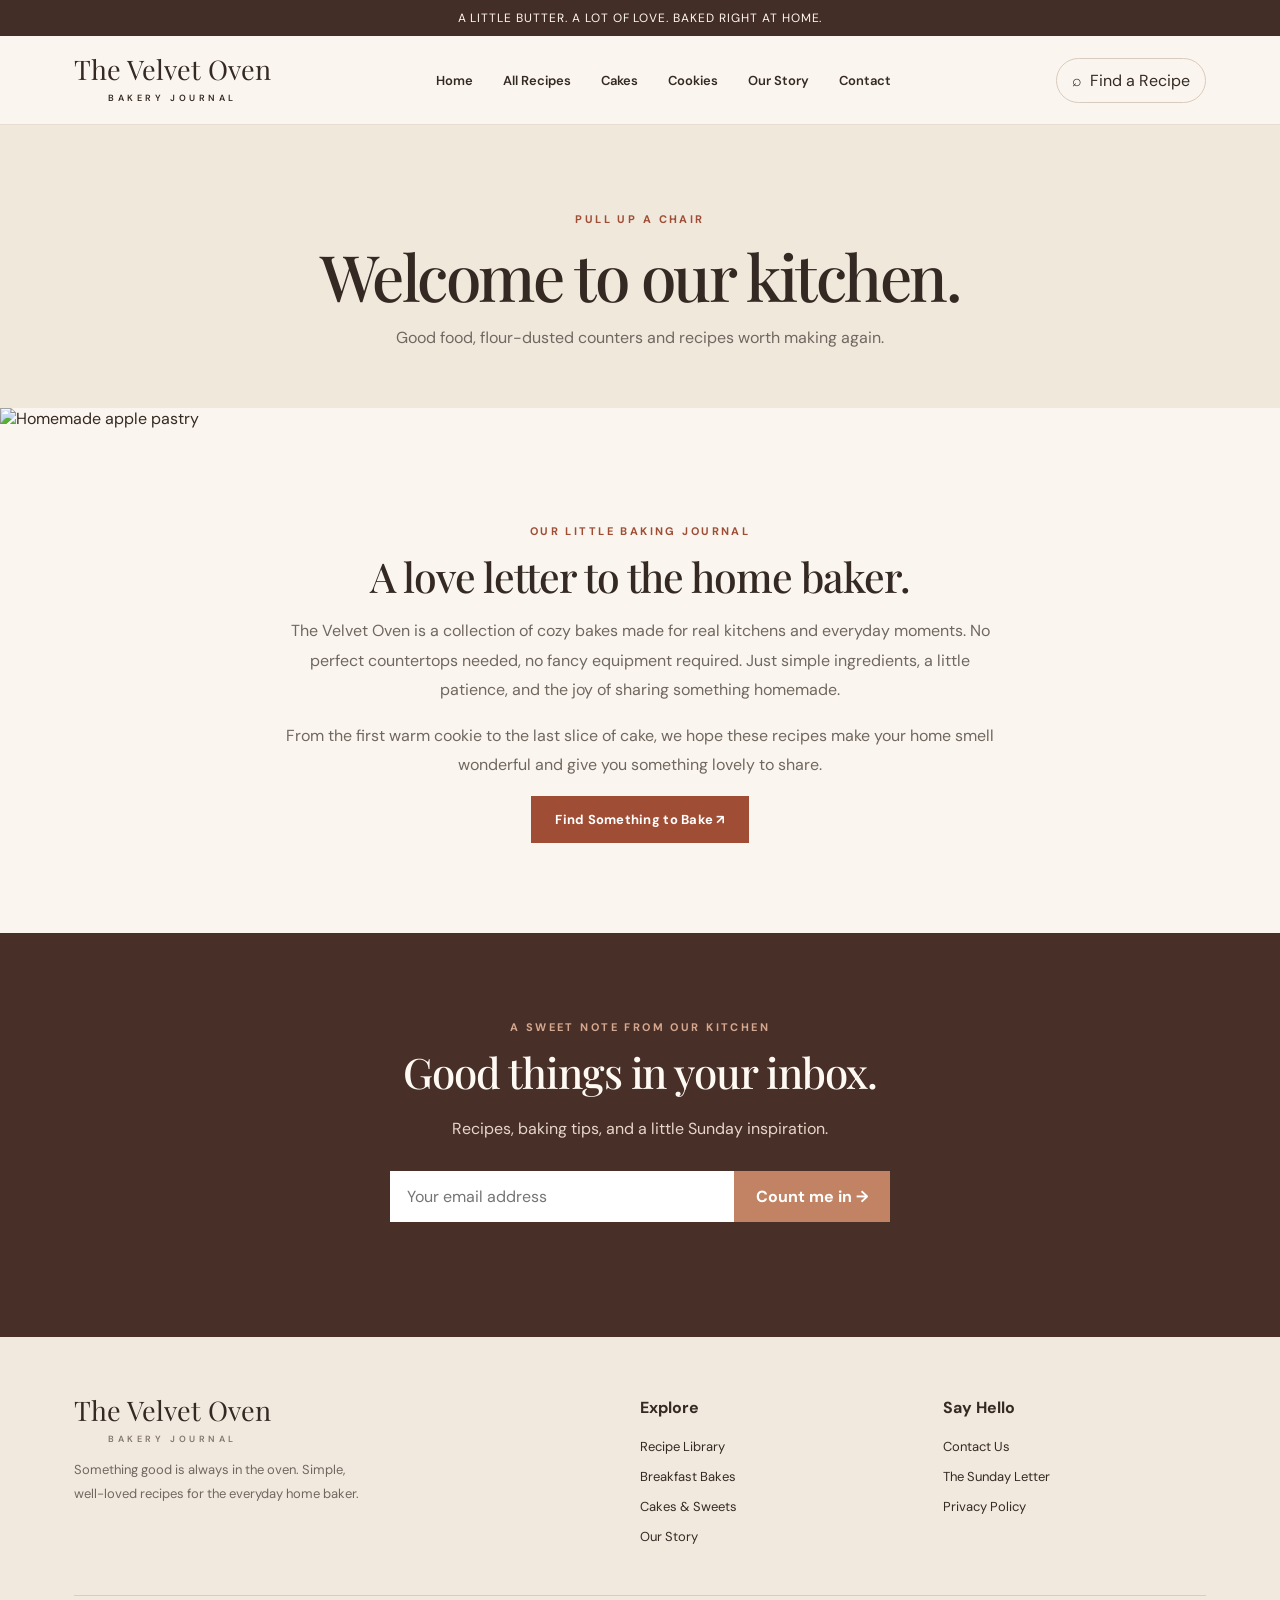
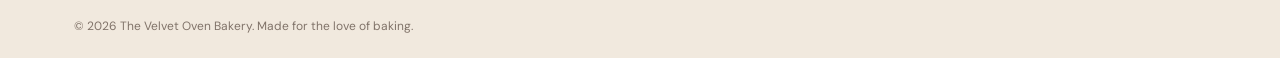
==== about.html @ 1792dde1 "Add files via upload" ====
<!doctype html><html lang="en"><head><meta charset="UTF-8"><meta name="viewport" content="width=device-width,initial-scale=1"><meta name="theme-color" content="#faf6ef"><meta name="description" content="The Velvet Oven Bakery: cozy homemade cakes, cookies, breakfast bakes and step-by-step recipes for every kitchen."><title>Our Story | The Velvet Oven Bakery</title><link rel="stylesheet" href="style.css"></head><body><div id="app"></div><script src="data.js"></script><script src="app.js"></script></body></html>
---- style.css ----
@import url('https://fonts.googleapis.com/css2?family=DM+Sans:wght@400;500;600;700&family=Playfair+Display:wght@400;500;600;700&display=swap');
:root{--ink:#352923;--cream:#faf6ef;--beige:#f0e7db;--rust:#9f4d34;--muted:#716761;--white:#fffdf9}*{box-sizing:border-box}html{scroll-behavior:smooth}body{margin:0;background:var(--cream);color:var(--ink);font-family:'DM Sans',sans-serif}a{color:inherit;text-decoration:none}button,input{font:inherit}button{cursor:pointer}.wrap{max-width:1180px;padding:0 24px;margin:auto}.announcement{text-align:center;background:#422d27;color:#fff8ee;font-size:12px;letter-spacing:.08em;padding:10px}.nav{background:var(--cream);border-bottom:1px solid #e8dcd0;position:sticky;top:0;z-index:50}.nav-inner{display:flex;align-items:center;justify-content:space-between;gap:22px;min-height:88px}.logo{text-align:center;display:inline-flex;flex-direction:column;font-family:'Playfair Display',serif;font-size:27px;line-height:1;white-space:nowrap}.logo small{font:600 9px 'DM Sans';letter-spacing:.39em;margin-top:9px}.links{display:flex;align-items:center;gap:30px;font-size:13px;font-weight:600}.links a:hover,.footer a:hover{color:var(--rust)}.nav-actions{display:flex;align-items:center;gap:14px}.search-trigger{border:1px solid #d9cbbd;padding:11px 15px;border-radius:50px;background:transparent}.menu-toggle{display:none}.btn{border:1px solid var(--rust);background:var(--rust);color:white;padding:14px 23px;font-size:13px;font-weight:700;letter-spacing:.02em;display:inline-flex;align-items:center;justify-content:center;gap:9px;transition:.2s}.btn:hover{background:#7e3826;transform:translateY(-2px)}.btn-outline{background:transparent;color:var(--rust)}.btn-outline:hover{color:white}.hero{display:grid;grid-template-columns:47% 53%;min-height:590px;background:#e9dac8}.hero-copy{padding:90px max(30px,calc((100vw - 1180px)/2)) 85px max(30px,calc((100vw - 1180px)/2));padding-right:30px;display:flex;flex-direction:column;align-items:start;justify-content:center}.eyebrow{text-transform:uppercase;letter-spacing:.22em;font-size:11px;font-weight:700;color:var(--rust)}h1,h2,h3{font-family:'Playfair Display',serif;font-weight:500}h1{font-size:clamp(48px,5.1vw,78px);line-height:1.08;letter-spacing:-.04em;margin:22px 0}h2{font-size:clamp(33px,3.2vw,48px);line-height:1.18;letter-spacing:-.025em;margin:12px 0}p{line-height:1.85;color:var(--muted)}.hero p{max-width:435px;font-size:15px;margin:0 0 27px}.hero-image{position:relative;overflow:hidden}.hero-image img{width:100%;height:100%;min-height:540px;object-fit:cover}.hero-stamp{position:absolute;bottom:28px;left:26px;background:#fff9ee;padding:16px 23px;font:italic 20px 'Playfair Display'}.section{padding:90px 0}.section-head{display:flex;align-items:end;justify-content:space-between;gap:24px;margin-bottom:34px}.section-head p{margin:0;max-width:420px}.card-grid{display:grid;grid-template-columns:repeat(3,minmax(0,1fr));gap:25px}.recipe-card{display:block;background:#fffcf8;overflow:hidden;transition:.2s}.recipe-card:hover{transform:translateY(-5px);box-shadow:0 9px 32px #38251e1b}.recipe-card img{width:100%;aspect-ratio:1.18;object-fit:cover;display:block}.card-body{padding:22px 23px 25px}.meta{display:flex;gap:13px;align-items:center;color:#98634b;font-size:11px;text-transform:uppercase;letter-spacing:.08em;font-weight:700}.card-body h3{font-size:25px;line-height:1.24;margin:13px 0 8px}.card-body p{font-size:13px;margin:0 0 16px}.arrow-link{font-size:12px;font-weight:700;color:var(--rust);border-bottom:1px solid var(--rust);padding-bottom:5px}.categories{display:flex;gap:12px;flex-wrap:wrap;margin:30px 0}.chip{border:1px solid #d7c6b4;border-radius:100px;padding:11px 19px;background:transparent;font-size:12px;color:#5e4e44}.chip.active,.chip:hover{background:#492e27;color:white;border-color:#492e27}.split{display:grid;grid-template-columns:1fr 1fr;background:#e9e0d4}.split img{width:100%;height:100%;min-height:420px;object-fit:cover}.split-copy{padding:60px clamp(28px,6vw,100px);align-self:center}.newsletter{background:#482f28;text-align:center;padding:82px 20px;color:#fff9f3}.newsletter h2{font-size:42px}.newsletter p{color:#e7d6c9}.newsletter form{max-width:500px;display:flex;margin:28px auto 0}.newsletter input{flex:1;min-width:0;padding:15px 17px;border:0;outline:0}.newsletter button{border:0;background:#c18363;color:white;padding:0 22px;font-weight:700}.form-note{min-height:21px;font-size:13px;margin-top:12px}.footer{background:#f1e9de;padding:60px 0 24px}.footer-grid{display:grid;grid-template-columns:2fr 1fr 1fr;gap:40px}.footer small{color:#83766c}.footer-links{display:flex;flex-direction:column;gap:13px;font-size:13px}.footer-bottom{border-top:1px solid #d9cdbf;margin-top:50px;padding-top:22px;color:#807369;font-size:12px}.page-banner{text-align:center;padding:82px 20px 55px;background:#f1e8dc}.page-banner h1{font-size:clamp(42px,5vw,65px);margin:13px 0}.page-banner p{max-width:560px;margin:auto}.search-area{margin:0 0 28px;display:flex;align-items:center;gap:13px}.search-area input{width:100%;border:1px solid #d9c8b7;background:#fffdf9;padding:15px 20px;outline:none}.empty{padding:50px;text-align:center;color:var(--muted)}.article-hero{display:grid;grid-template-columns:45% 55%;background:#eae0d3}.article-copy{padding:80px max(28px,calc((100vw - 1180px)/2)) 70px max(28px,calc((100vw - 1180px)/2));padding-right:25px}.article-hero img{width:100%;height:100%;min-height:495px;object-fit:cover}.article-copy h1{font-size:clamp(39px,4.6vw,66px)}.recipe-content{display:grid;grid-template-columns:340px 1fr;gap:80px;padding:75px 0 95px}.ingredients{background:#f0e5d7;padding:27px 31px;align-self:start}.ingredients ul{list-style:none;margin:20px 0 0;padding:0}.ingredients li{display:flex;gap:12px;margin:15px 0;font-size:14px;line-height:1.6}.ingredients input{accent-color:#9f4d34}.step{display:grid;grid-template-columns:42px 1fr;gap:17px;padding:22px 0;border-bottom:1px solid #e2d7cb}.number{font:26px 'Playfair Display';color:var(--rust)}.step p{margin:0}.utility{display:flex;flex-wrap:wrap;gap:10px;margin-top:22px}.toast{position:fixed;bottom:25px;right:25px;background:#422d27;color:white;padding:15px 23px;z-index:100;box-shadow:0 8px 25px #0002;display:none}.toast.show{display:block}.about-copy{max-width:760px;margin:0 auto;text-align:center;padding:90px 24px}.about-copy p{font-size:16px}.info-row{display:flex;gap:25px;justify-content:center;flex-wrap:wrap;margin:30px 0}.info-row span{font-size:12px;color:#6d584d}.contact-form{max-width:620px;margin:0 auto;padding:50px 24px 95px}.field{display:flex;flex-direction:column;gap:8px;margin:16px 0}.field label{font-size:13px;font-weight:700}.field input,.field textarea{padding:13px 16px;border:1px solid #d7c9b9;background:#fffdf9;width:100%;font:inherit}.field textarea{min-height:130px}.about-image{width:100%;max-height:450px;object-fit:cover}a:focus-visible,button:focus-visible,input:focus-visible{outline:2px solid #a75435;outline-offset:3px}@media(max-width:850px){.nav-inner{min-height:74px}.logo{font-size:22px}.links{display:none;position:absolute;top:74px;left:0;right:0;background:var(--cream);padding:20px 25px;border-bottom:1px solid #e4d6c8;flex-direction:column;align-items:start}.links.open{display:flex}.menu-toggle{display:block;background:transparent;border:0;font-size:26px}.search-trigger{display:none}.hero{grid-template-columns:1fr}.hero-copy{padding:68px 24px}.hero-image img{min-height:320px;max-height:450px}.card-grid{grid-template-columns:repeat(2,1fr)}.article-hero{grid-template-columns:1fr}.article-copy{padding:52px 24px}.article-hero img{min-height:320px;max-height:440px}.recipe-content{grid-template-columns:1fr;gap:30px}.split-copy{padding:40px 25px}}@media(max-width:560px){.section{padding:58px 0}.card-grid{grid-template-columns:1fr}.section-head{display:block}.split{grid-template-columns:1fr}.footer-grid{grid-template-columns:1fr 1fr}.footer-grid>div:first-child{grid-column:span 2}.newsletter form{flex-direction:column;gap:9px}.newsletter input,.newsletter button{padding:15px}.hero-copy h1{font-size:49px}.wrap{padding:0 18px}.card-body h3{font-size:24px}}@media print{.announcement,.nav,.footer,.newsletter,.utility{display:none!important}.recipe-content{padding:15px 0}.article-hero img{max-height:240px;min-height:0}}
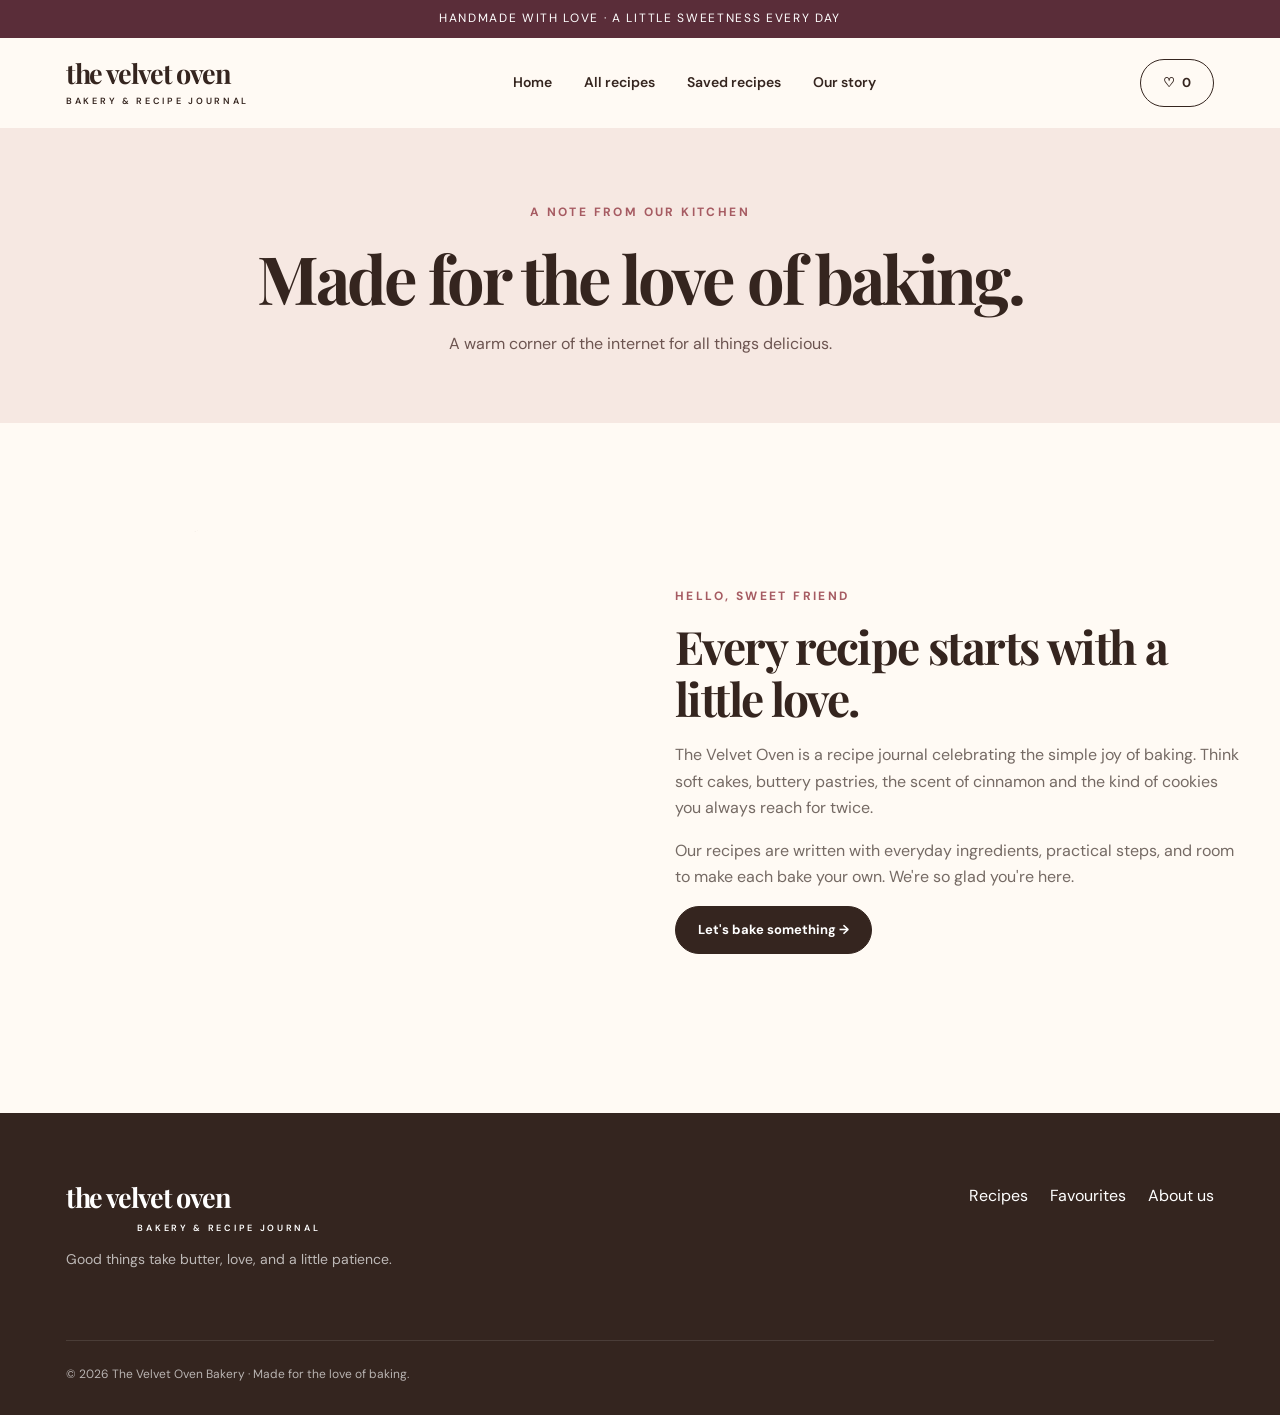
==== commit 2edfab51: "Add files via upload" ====
--- a/about.html
+++ b/about.html
@@ -1 +1 @@
-<!doctype html><html lang="en"><head><meta charset="UTF-8"><meta name="viewport" content="width=device-width,initial-scale=1"><meta name="theme-color" content="#faf6ef"><meta name="description" content="The Velvet Oven Bakery: cozy homemade cakes, cookies, breakfast bakes and step-by-step recipes for every kitchen."><title>Our Story | The Velvet Oven Bakery</title><link rel="stylesheet" href="style.css"></head><body><div id="app"></div><script src="data.js"></script><script src="app.js"></script></body></html>+<!doctype html><html lang="en"><head><meta charset="utf-8"><meta name="viewport" content="width=device-width,initial-scale=1"><meta name="theme-color" content="#fffaf4"><meta name="description" content="Beautiful homemade cake, cookies and pastry recipes from The Velvet Oven Bakery."><title>Our Story | The Velvet Oven Bakery</title><link rel="stylesheet" href="style.css"></head><body><div class="announcement">Handmade with love · A little sweetness every day</div><header class="wrap nav"><a href="index.html" class="brand">the velvet oven<small>Bakery & recipe journal</small></a><nav class="navlinks" id="navlinks"><a href="index.html">Home</a><a href="recipes.html">All recipes</a><a href="favorites.html">Saved recipes</a><a href="about.html">Our story</a></nav><div class="nav-actions"><a class="pill" href="favorites.html">♡ <span id="favCount">0</span></a><button class="menu" onclick="document.getElementById('navlinks').classList.toggle('open')" aria-label="Toggle menu">☰</button></div></header><main><section class="page-hero"><span class="eyebrow">A note from our kitchen</span><h1>Made for the love of baking.</h1><p>A warm corner of the internet for all things delicious.</p></section><section class="wrap section"><div class="split"><img src="https://images.unsplash.com/photo-1556761175-b413da4baf72?auto=format&fit=crop&w=1200&q=85" alt="Warm kitchen table"><div><span class="eyebrow">Hello, sweet friend</span><h2>Every recipe starts with a little love.</h2><p class="muted">The Velvet Oven is a recipe journal celebrating the simple joy of baking. Think soft cakes, buttery pastries, the scent of cinnamon and the kind of cookies you always reach for twice.</p><p class="muted">Our recipes are written with everyday ingredients, practical steps, and room to make each bake your own. We're so glad you're here.</p><a href="recipes.html" class="btn dark">Let's bake something →</a></div></div></section></main><footer><div class="wrap"><div class="footer-row"><div><a href="index.html" class="brand">the velvet oven<small>Bakery & recipe journal</small></a><p>Good things take butter, love, and a little patience.</p></div><div class="footlinks"><a href="recipes.html">Recipes</a><a href="favorites.html">Favourites</a><a href="about.html">About us</a></div></div><div class="copyright">© 2026 The Velvet Oven Bakery · Made for the love of baking.</div></div></footer><script src="data.js"></script><script src="app.js"></script></body></html>
--- a/style.css
+++ b/style.css
@@ -1,2 +1,2 @@
-@import url('https://fonts.googleapis.com/css2?family=DM+Sans:wght@400;500;600;700&family=Playfair+Display:wght@400;500;600;700&display=swap');
-:root{--ink:#352923;--cream:#faf6ef;--beige:#f0e7db;--rust:#9f4d34;--muted:#716761;--white:#fffdf9}*{box-sizing:border-box}html{scroll-behavior:smooth}body{margin:0;background:var(--cream);color:var(--ink);font-family:'DM Sans',sans-serif}a{color:inherit;text-decoration:none}button,input{font:inherit}button{cursor:pointer}.wrap{max-width:1180px;padding:0 24px;margin:auto}.announcement{text-align:center;background:#422d27;color:#fff8ee;font-size:12px;letter-spacing:.08em;padding:10px}.nav{background:var(--cream);border-bottom:1px solid #e8dcd0;position:sticky;top:0;z-index:50}.nav-inner{display:flex;align-items:center;justify-content:space-between;gap:22px;min-height:88px}.logo{text-align:center;display:inline-flex;flex-direction:column;font-family:'Playfair Display',serif;font-size:27px;line-height:1;white-space:nowrap}.logo small{font:600 9px 'DM Sans';letter-spacing:.39em;margin-top:9px}.links{display:flex;align-items:center;gap:30px;font-size:13px;font-weight:600}.links a:hover,.footer a:hover{color:var(--rust)}.nav-actions{display:flex;align-items:center;gap:14px}.search-trigger{border:1px solid #d9cbbd;padding:11px 15px;border-radius:50px;background:transparent}.menu-toggle{display:none}.btn{border:1px solid var(--rust);background:var(--rust);color:white;padding:14px 23px;font-size:13px;font-weight:700;letter-spacing:.02em;display:inline-flex;align-items:center;justify-content:center;gap:9px;transition:.2s}.btn:hover{background:#7e3826;transform:translateY(-2px)}.btn-outline{background:transparent;color:var(--rust)}.btn-outline:hover{color:white}.hero{display:grid;grid-template-columns:47% 53%;min-height:590px;background:#e9dac8}.hero-copy{padding:90px max(30px,calc((100vw - 1180px)/2)) 85px max(30px,calc((100vw - 1180px)/2));padding-right:30px;display:flex;flex-direction:column;align-items:start;justify-content:center}.eyebrow{text-transform:uppercase;letter-spacing:.22em;font-size:11px;font-weight:700;color:var(--rust)}h1,h2,h3{font-family:'Playfair Display',serif;font-weight:500}h1{font-size:clamp(48px,5.1vw,78px);line-height:1.08;letter-spacing:-.04em;margin:22px 0}h2{font-size:clamp(33px,3.2vw,48px);line-height:1.18;letter-spacing:-.025em;margin:12px 0}p{line-height:1.85;color:var(--muted)}.hero p{max-width:435px;font-size:15px;margin:0 0 27px}.hero-image{position:relative;overflow:hidden}.hero-image img{width:100%;height:100%;min-height:540px;object-fit:cover}.hero-stamp{position:absolute;bottom:28px;left:26px;background:#fff9ee;padding:16px 23px;font:italic 20px 'Playfair Display'}.section{padding:90px 0}.section-head{display:flex;align-items:end;justify-content:space-between;gap:24px;margin-bottom:34px}.section-head p{margin:0;max-width:420px}.card-grid{display:grid;grid-template-columns:repeat(3,minmax(0,1fr));gap:25px}.recipe-card{display:block;background:#fffcf8;overflow:hidden;transition:.2s}.recipe-card:hover{transform:translateY(-5px);box-shadow:0 9px 32px #38251e1b}.recipe-card img{width:100%;aspect-ratio:1.18;object-fit:cover;display:block}.card-body{padding:22px 23px 25px}.meta{display:flex;gap:13px;align-items:center;color:#98634b;font-size:11px;text-transform:uppercase;letter-spacing:.08em;font-weight:700}.card-body h3{font-size:25px;line-height:1.24;margin:13px 0 8px}.card-body p{font-size:13px;margin:0 0 16px}.arrow-link{font-size:12px;font-weight:700;color:var(--rust);border-bottom:1px solid var(--rust);padding-bottom:5px}.categories{display:flex;gap:12px;flex-wrap:wrap;margin:30px 0}.chip{border:1px solid #d7c6b4;border-radius:100px;padding:11px 19px;background:transparent;font-size:12px;color:#5e4e44}.chip.active,.chip:hover{background:#492e27;color:white;border-color:#492e27}.split{display:grid;grid-template-columns:1fr 1fr;background:#e9e0d4}.split img{width:100%;height:100%;min-height:420px;object-fit:cover}.split-copy{padding:60px clamp(28px,6vw,100px);align-self:center}.newsletter{background:#482f28;text-align:center;padding:82px 20px;color:#fff9f3}.newsletter h2{font-size:42px}.newsletter p{color:#e7d6c9}.newsletter form{max-width:500px;display:flex;margin:28px auto 0}.newsletter input{flex:1;min-width:0;padding:15px 17px;border:0;outline:0}.newsletter button{border:0;background:#c18363;color:white;padding:0 22px;font-weight:700}.form-note{min-height:21px;font-size:13px;margin-top:12px}.footer{background:#f1e9de;padding:60px 0 24px}.footer-grid{display:grid;grid-template-columns:2fr 1fr 1fr;gap:40px}.footer small{color:#83766c}.footer-links{display:flex;flex-direction:column;gap:13px;font-size:13px}.footer-bottom{border-top:1px solid #d9cdbf;margin-top:50px;padding-top:22px;color:#807369;font-size:12px}.page-banner{text-align:center;padding:82px 20px 55px;background:#f1e8dc}.page-banner h1{font-size:clamp(42px,5vw,65px);margin:13px 0}.page-banner p{max-width:560px;margin:auto}.search-area{margin:0 0 28px;display:flex;align-items:center;gap:13px}.search-area input{width:100%;border:1px solid #d9c8b7;background:#fffdf9;padding:15px 20px;outline:none}.empty{padding:50px;text-align:center;color:var(--muted)}.article-hero{display:grid;grid-template-columns:45% 55%;background:#eae0d3}.article-copy{padding:80px max(28px,calc((100vw - 1180px)/2)) 70px max(28px,calc((100vw - 1180px)/2));padding-right:25px}.article-hero img{width:100%;height:100%;min-height:495px;object-fit:cover}.article-copy h1{font-size:clamp(39px,4.6vw,66px)}.recipe-content{display:grid;grid-template-columns:340px 1fr;gap:80px;padding:75px 0 95px}.ingredients{background:#f0e5d7;padding:27px 31px;align-self:start}.ingredients ul{list-style:none;margin:20px 0 0;padding:0}.ingredients li{display:flex;gap:12px;margin:15px 0;font-size:14px;line-height:1.6}.ingredients input{accent-color:#9f4d34}.step{display:grid;grid-template-columns:42px 1fr;gap:17px;padding:22px 0;border-bottom:1px solid #e2d7cb}.number{font:26px 'Playfair Display';color:var(--rust)}.step p{margin:0}.utility{display:flex;flex-wrap:wrap;gap:10px;margin-top:22px}.toast{position:fixed;bottom:25px;right:25px;background:#422d27;color:white;padding:15px 23px;z-index:100;box-shadow:0 8px 25px #0002;display:none}.toast.show{display:block}.about-copy{max-width:760px;margin:0 auto;text-align:center;padding:90px 24px}.about-copy p{font-size:16px}.info-row{display:flex;gap:25px;justify-content:center;flex-wrap:wrap;margin:30px 0}.info-row span{font-size:12px;color:#6d584d}.contact-form{max-width:620px;margin:0 auto;padding:50px 24px 95px}.field{display:flex;flex-direction:column;gap:8px;margin:16px 0}.field label{font-size:13px;font-weight:700}.field input,.field textarea{padding:13px 16px;border:1px solid #d7c9b9;background:#fffdf9;width:100%;font:inherit}.field textarea{min-height:130px}.about-image{width:100%;max-height:450px;object-fit:cover}a:focus-visible,button:focus-visible,input:focus-visible{outline:2px solid #a75435;outline-offset:3px}@media(max-width:850px){.nav-inner{min-height:74px}.logo{font-size:22px}.links{display:none;position:absolute;top:74px;left:0;right:0;background:var(--cream);padding:20px 25px;border-bottom:1px solid #e4d6c8;flex-direction:column;align-items:start}.links.open{display:flex}.menu-toggle{display:block;background:transparent;border:0;font-size:26px}.search-trigger{display:none}.hero{grid-template-columns:1fr}.hero-copy{padding:68px 24px}.hero-image img{min-height:320px;max-height:450px}.card-grid{grid-template-columns:repeat(2,1fr)}.article-hero{grid-template-columns:1fr}.article-copy{padding:52px 24px}.article-hero img{min-height:320px;max-height:440px}.recipe-content{grid-template-columns:1fr;gap:30px}.split-copy{padding:40px 25px}}@media(max-width:560px){.section{padding:58px 0}.card-grid{grid-template-columns:1fr}.section-head{display:block}.split{grid-template-columns:1fr}.footer-grid{grid-template-columns:1fr 1fr}.footer-grid>div:first-child{grid-column:span 2}.newsletter form{flex-direction:column;gap:9px}.newsletter input,.newsletter button{padding:15px}.hero-copy h1{font-size:49px}.wrap{padding:0 18px}.card-body h3{font-size:24px}}@media print{.announcement,.nav,.footer,.newsletter,.utility{display:none!important}.recipe-content{padding:15px 0}.article-hero img{max-height:240px;min-height:0}}+@import url('https://fonts.googleapis.com/css2?family=DM+Sans:wght@400;500;600;700&family=Playfair+Display:wght@500;600;700&display=swap');
+:root{--ink:#35251f;--muted:#756a64;--cream:#fffaf4;--pink:#f6e8e2;--peach:#e9baa6;--line:#e9ded5;--plum:#5a2d39}*{box-sizing:border-box}html{scroll-behavior:smooth}body{margin:0;background:var(--cream);color:var(--ink);font:16px/1.65 'DM Sans',sans-serif}a{color:inherit;text-decoration:none}button,input{font:inherit}button{cursor:pointer}img{display:block;width:100%;object-fit:cover}.wrap{max-width:1200px;margin:auto;padding:0 26px}.announcement{padding:9px 15px;text-align:center;background:var(--plum);color:#fff;font-size:12px;letter-spacing:.14em;text-transform:uppercase}.nav{display:flex;align-items:center;justify-content:space-between;gap:22px;height:90px}.brand{font:700 27px/1.1 'Playfair Display',serif;letter-spacing:-.05em}.brand small{display:block;text-transform:uppercase;font:600 9px 'DM Sans',sans-serif;letter-spacing:.3em;text-align:center;margin-top:6px}.navlinks{display:flex;gap:32px;font-weight:600;font-size:14px}.navlinks a:hover,.active{color:#a65765}.nav-actions{display:flex;align-items:center;gap:15px}.pill,.btn{border:1px solid var(--ink);border-radius:100px;padding:12px 22px;background:transparent;color:var(--ink);display:inline-flex;justify-content:center;align-items:center;gap:7px;font-weight:700;font-size:13px}.btn.dark{background:var(--ink);color:white}.btn:hover,.pill:hover{transform:translateY(-2px);transition:.2s}.menu{display:none}.hero{display:grid;grid-template-columns:1fr 1fr;min-height:610px;background:#f6e8e2}.hero-content{padding:100px max(38px,calc((100vw - 1160px)/2)) 75px max(38px,calc((100vw - 1160px)/2));padding-right:45px;display:flex;flex-direction:column;align-items:flex-start;justify-content:center}.eyebrow{font-size:12px;text-transform:uppercase;letter-spacing:.2em;color:#a65b62;font-weight:700}.hero h1,h1,h2,h3{font-family:'Playfair Display',serif;line-height:1.13}h1{font-size:clamp(44px,5.2vw,76px);letter-spacing:-.045em;margin:22px 0}h2{font-size:clamp(30px,3.6vw,49px);letter-spacing:-.035em;margin:12px 0 18px}h3{font-size:24px;letter-spacing:-.035em}.hero p{max-width:420px;color:#6c5450;font-size:17px}.hero-img{height:100%;min-height:540px;background:#d2b2a2}.hero-img img{height:100%}.hero .btn{margin-top:24px}.section{padding:90px 0}.section-head{display:flex;justify-content:space-between;align-items:end;gap:18px;margin-bottom:32px}.section-head p{color:var(--muted);max-width:520px}.grid{display:grid;grid-template-columns:repeat(4,1fr);gap:26px}.card{min-width:0}.card-img{position:relative;overflow:hidden;border-radius:170px 170px 12px 12px;background:#f1e1d6;aspect-ratio:4/4.7}.card-img img{height:100%;transition:transform .5s}.card:hover img{transform:scale(1.06)}.save{position:absolute;top:15px;right:15px;border:0;background:#fffdf7eb;border-radius:50%;height:43px;width:43px;font-size:23px;color:#69434a}.save.is-saved{background:#5a2d39;color:white}.category{font-size:11px;letter-spacing:.13em;text-transform:uppercase;color:#a15d65;font-weight:700;margin-top:19px}.card h3{font-size:23px;margin:6px 0}.meta{color:var(--muted);font-size:13px}.intro-band{background:var(--plum);color:white;text-align:center;padding:65px 20px}.intro-band h2{max-width:780px;margin:10px auto 0}.intro-band p{opacity:.85}.split{display:grid;grid-template-columns:1fr 1fr;gap:70px;align-items:center}.split>img{height:510px;border-radius:250px 250px 8px 8px}.muted{color:var(--muted)}.newsletter{background:#f5e3d9;padding:70px 0}.newsletter-inner{display:flex;justify-content:space-between;align-items:center;gap:50px}.newsletter form{display:flex;gap:8px;flex-wrap:wrap}.newsletter input,.search{padding:15px 18px;border-radius:40px;border:1px solid #dbc7bd;background:white;min-width:270px;outline-color:var(--plum)}footer{background:#34251f;color:white;padding:70px 0 30px}footer .footer-row{display:flex;justify-content:space-between;gap:35px;align-items:start}footer p{opacity:.68;font-size:14px}.footlinks{display:flex;gap:22px}.copyright{border-top:1px solid #ffffff2b;padding-top:24px;margin-top:55px;font-size:12px;opacity:.65}.page-hero{text-align:center;background:#f6e8e2;padding:70px 24px 65px}.page-hero h1{margin:16px 0}.page-hero p{max-width:590px;margin:auto;color:#6c5450}.filters{display:flex;flex-wrap:wrap;gap:10px;margin:26px 0 30px}.filter{border:1px solid var(--line);background:white;border-radius:30px;padding:9px 17px;font-weight:600}.filter.active{background:var(--plum);color:white}.toolbar{display:flex;justify-content:space-between;align-items:center;gap:20px;flex-wrap:wrap}.count{font-size:13px;color:var(--muted)}.empty{text-align:center;padding:80px 20px;color:var(--muted)}.detail-hero{display:grid;grid-template-columns:1fr 1fr;gap:70px;align-items:center;padding:60px 0 75px}.detail-hero img{height:550px;border-radius:270px 270px 10px 10px}.detail-hero h1{font-size:clamp(42px,5vw,69px)}.detail-body{display:grid;grid-template-columns:1fr 1.6fr;gap:100px;padding:25px 0 110px}.detail-body li{padding:10px 0;border-bottom:1px solid var(--line)}.detail-body ol li{padding:16px 0 16px 12px}.back{font-size:13px;color:#8e5460;font-weight:700}.detail-info{display:flex;gap:25px;margin:28px 0;color:#755c52}.about-copy{max-width:700px;margin:55px auto;text-align:center}.about-copy p{font-size:19px;color:var(--muted)}@media(max-width:960px){.grid{grid-template-columns:repeat(2,1fr)}.navlinks{gap:13px}.hero-content{padding:55px 34px}.split{gap:35px}.detail-hero{gap:35px}.detail-body{gap:40px}}@media(max-width:650px){.wrap{padding:0 18px}.nav{height:75px}.brand{font-size:23px}.navlinks{display:none;position:absolute;top:105px;left:0;right:0;background:var(--cream);padding:25px;z-index:10;flex-direction:column;box-shadow:0 15px 20px #0001}.navlinks.open{display:flex}.menu{display:block;background:transparent;border:0;font-size:25px}.nav-actions .pill{padding:8px 13px}.hero,.split,.detail-hero,.detail-body{grid-template-columns:1fr}.hero-content{padding:70px 25px}.hero-img{min-height:350px;height:350px}.section{padding:60px 0}.grid{gap:17px}.card h3{font-size:19px}.card-img{aspect-ratio:4/5}.section-head{align-items:start;flex-direction:column}.newsletter-inner,footer .footer-row{flex-direction:column;align-items:start}.newsletter form{width:100%}.newsletter input{min-width:0;flex:1}.detail-hero img{height:390px;grid-row:1}.detail-hero{padding-top:25px}.detail-body{padding-bottom:60px}.split>img{height:370px}.footlinks{flex-wrap:wrap}}
